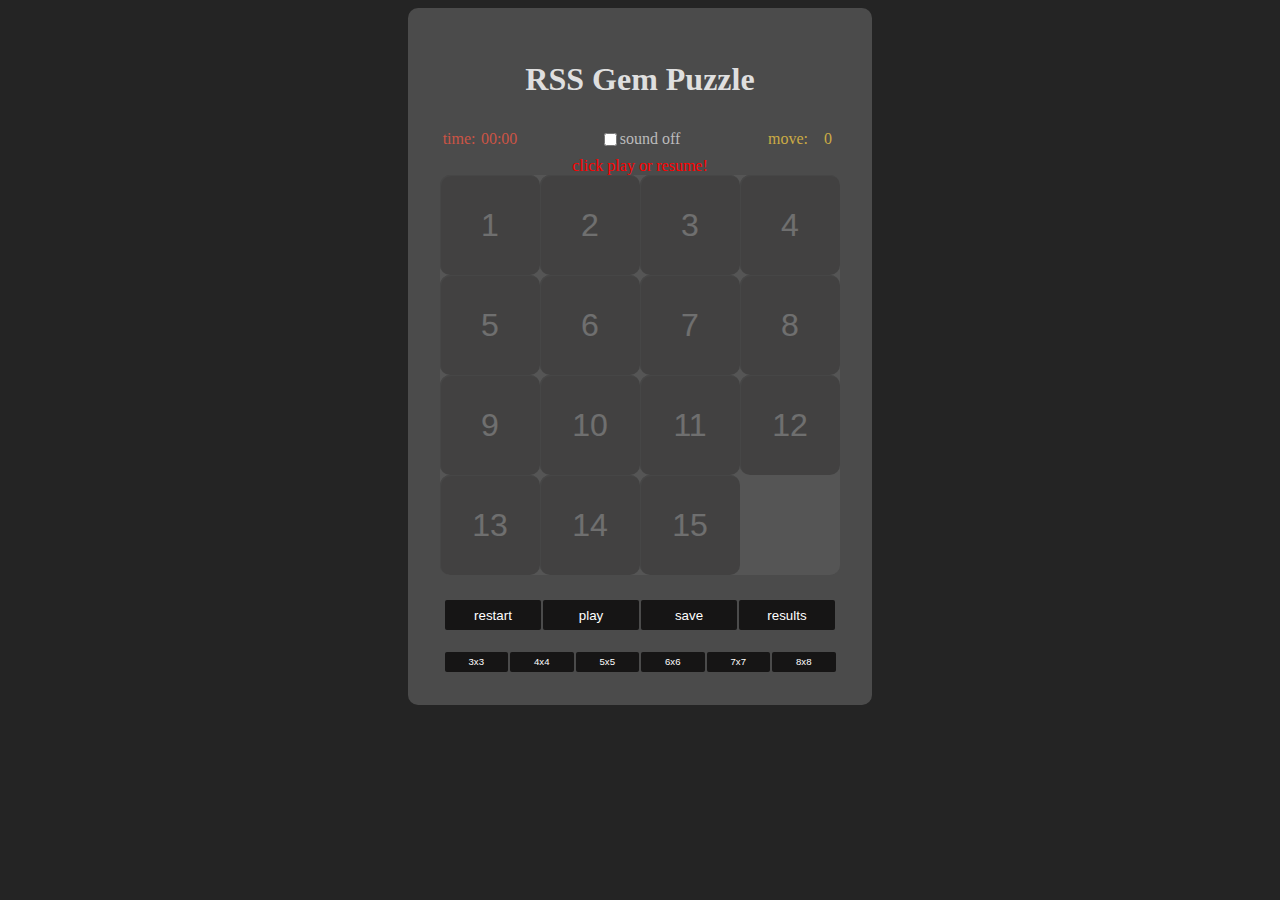
==== index.html @ 25d1c3e8 "feat: first version project" ====
<!doctype html><html lang="en"><head><meta charset="UTF-8"><meta http-equiv="X-UA-Compatible" content="IE=edge"><meta name="viewport" content="width=,initial-scale=1"><link rel="icon" href="assets/favicon.png" type="image/png"><title>puzzle</title><script defer="defer" src="bundle.js"></script><link href="style.css" rel="stylesheet"></head><body></body></html>
---- style.css ----
html,body{font-size:16px;background:#242424}@media only screen and (max-width: 463px){html,body{font-size:12px}}.page{background-color:#4b4b4b;max-width:400px;padding:2rem;margin:0 auto;text-align:center;user-select:none;border-radius:10px}h1{font:2rem/1.2;margin-bottom:1em;color:#dfdfdf}.information{color:#4b4b4b;text-align:center}.information_block{color:red;text-align:center;animation:pulse 1.5s infinite alternate}@keyframes pulse{50%{color:#e4acac;text-shadow:0 -1px rgba(0,0,0,.3),0 0 5px #f03000,0 0 8px #f80000}}.area-game{pointer-events:none;opacity:.2}.fifteen{width:100%;padding-bottom:100%;background:#7e7e7e;margin-bottom:1.5rem;position:relative;border-radius:10px}.fifteen .item{outline:none;position:absolute;left:0;top:0;width:25%;height:25%;margin:0;padding:0;border:none;background:#1f1d1d;color:#fff;font-size:2rem;cursor:pointer;box-shadow:inset 1px 1px #353535;transition:transform .2s,filter .5s;border-radius:10px}.fifteenWin .item{filter:brightness(200%);box-shadow:inset 0 0 0 2px #cc5445}.btn-start{font:1.2rem/1.4;color:#fff;background:#161515;width:96px;height:30px;border:none;cursor:pointer;margin:1px;text-align:center;border-radius:2px}.btn-start:hover{background:#cc5445}.btn-shuffle{font:1.2rem/1.4;color:#fff;background:#161515;width:96px;height:30px;border:none;cursor:pointer;margin:1px;text-align:center;border-radius:2px}.btn-shuffle:hover{background:#cc5445}.cont-frame{margin-top:1.2rem}.btn-frame{font:1.2rem/1.4;color:#fff;background:#161515;width:96px;height:30px;border:none;cursor:pointer;margin:1px;text-align:center;border-radius:2px;width:63.5px;height:20px;font-size:60%}.btn-frame:hover{background:#cc5445}.cont-info{display:flex;flex-direction:row;justify-content:space-between;margin-bottom:2%}.my-timer{display:flex;flex-direction:row;justify-content:space-around;color:#cc5445;width:20%}.my-move{display:flex;flex-direction:row;justify-content:space-around;color:#ccac45;width:20%}.sound-box{display:flex;flex-direction:row;justify-content:center;color:#ccac45;width:25%}.text{color:#bbb}input+.text:after{content:"sound off"}input:checked+.text:after{content:"sound on"}

/*# sourceMappingURL=style.css.map*/
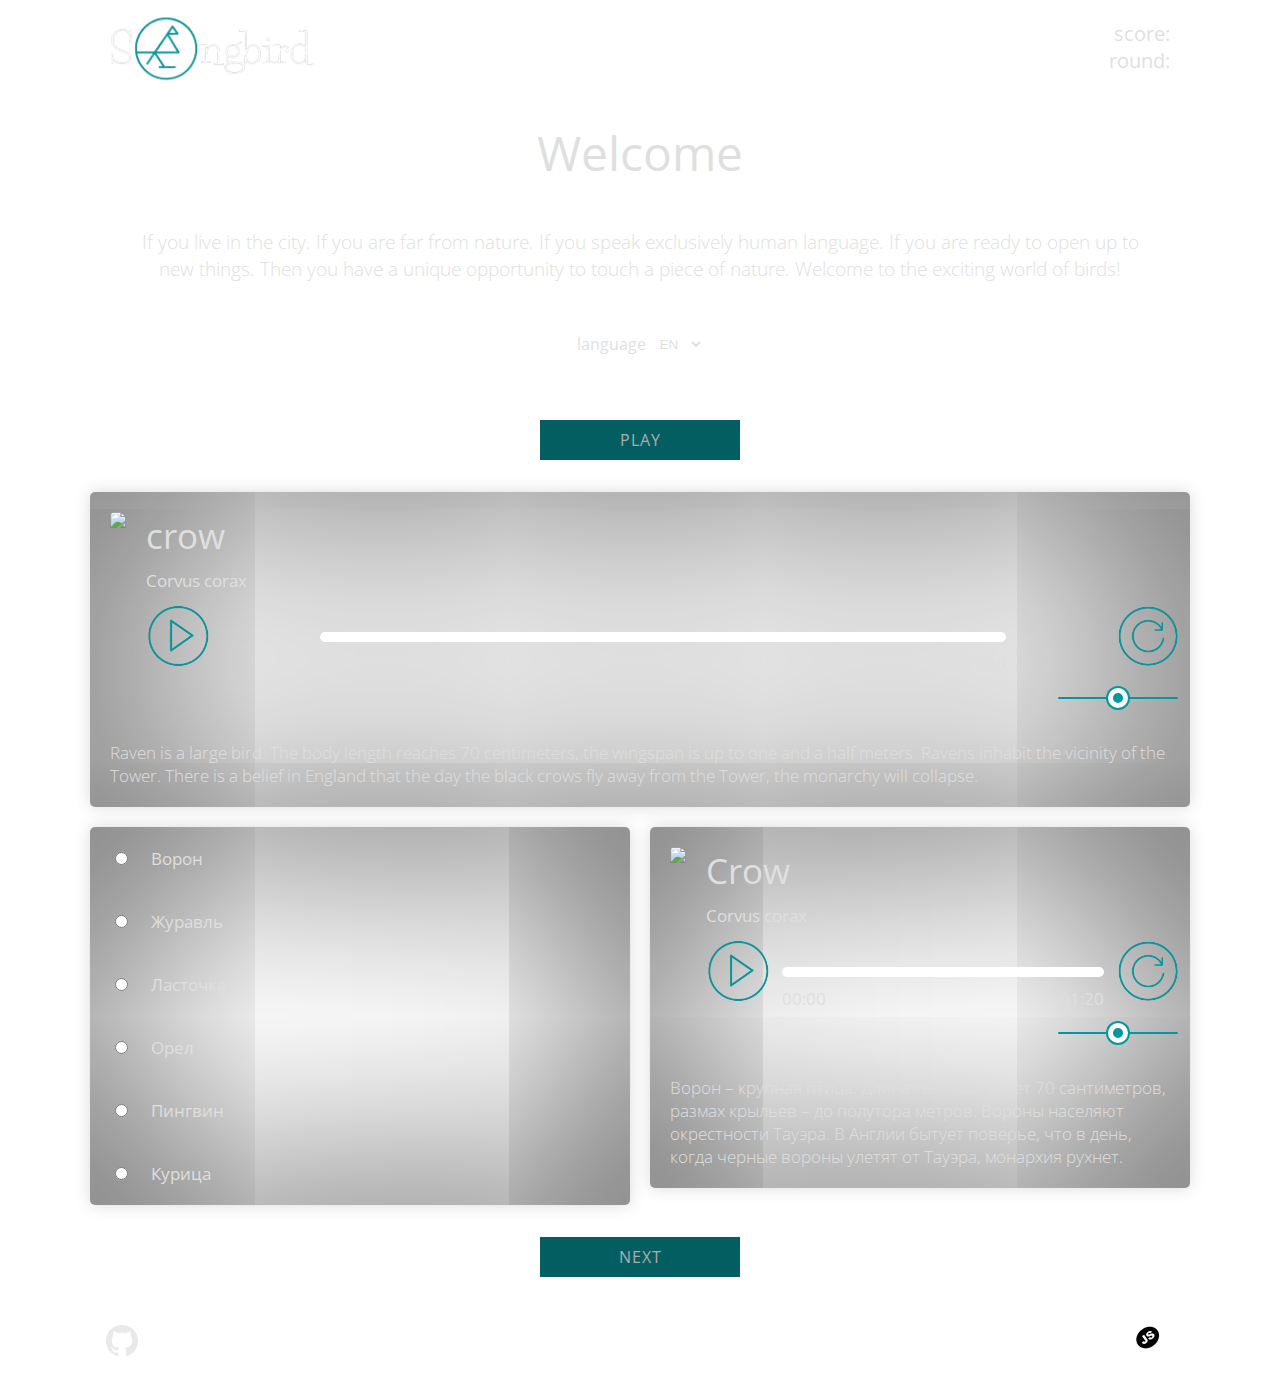
==== commit b743d5de: "init: SongBird project" ====
--- a/index.html
+++ b/index.html
@@ -1 +1,19 @@
-<!doctype html><html lang="en"><head><meta charset="UTF-8"><meta http-equiv="X-UA-Compatible" content="IE=edge"><meta name="viewport" content="width=,initial-scale=1"><link rel="icon" href="assets/favicon.png" type="image/png"><title>puzzle</title><script defer="defer" src="bundle.js"></script><link href="style.css" rel="stylesheet"></head><body></body></html>+<!DOCTYPE html>
+<html lang="en">
+<head>
+    <meta charset="UTF-8">
+    <meta http-equiv="X-UA-Compatible" content="IE=edge">
+    <meta name="viewport" content="width=device-width, initial-scale=1.0">
+    <link rel="stylesheet" href="https://cdnjs.cloudflare.com/ajax/libs/normalize/8.0.1/normalize.min.css">
+    <link href="https://fonts.googleapis.com/css2?family=Open+Sans:ital,wght@0,300;0,400;0,500;0,600;0,700;0,800;1,300;1,400&display=swap" rel="stylesheet">
+    <link rel="stylesheet" href="style.css">
+    <title>songbird</title>
+</head>
+<body>
+
+</body>
+<!-- <script src="script.js"></script> -->
+<script src="translate.js"></script>
+<script src="player.js"></script>
+<script src="script.js"></script>
+</html>--- a/style.css
+++ b/style.css
@@ -1,3 +1,403 @@
-html,body{font-size:16px;background:#242424}@media only screen and (max-width: 463px){html,body{font-size:12px}}.page{background-color:#4b4b4b;max-width:400px;padding:2rem;margin:0 auto;text-align:center;user-select:none;border-radius:10px}h1{font:2rem/1.2;margin-bottom:1em;color:#dfdfdf}.information{color:#4b4b4b;text-align:center}.information_block{color:red;text-align:center;animation:pulse 1.5s infinite alternate}@keyframes pulse{50%{color:#e4acac;text-shadow:0 -1px rgba(0,0,0,.3),0 0 5px #f03000,0 0 8px #f80000}}.area-game{pointer-events:none;opacity:.2}.fifteen{width:100%;padding-bottom:100%;background:#7e7e7e;margin-bottom:1.5rem;position:relative;border-radius:10px}.fifteen .item{outline:none;position:absolute;left:0;top:0;width:25%;height:25%;margin:0;padding:0;border:none;background:#1f1d1d;color:#fff;font-size:2rem;cursor:pointer;box-shadow:inset 1px 1px #353535;transition:transform .2s,filter .5s;border-radius:10px}.fifteenWin .item{filter:brightness(200%);box-shadow:inset 0 0 0 2px #cc5445}.btn-start{font:1.2rem/1.4;color:#fff;background:#161515;width:96px;height:30px;border:none;cursor:pointer;margin:1px;text-align:center;border-radius:2px}.btn-start:hover{background:#cc5445}.btn-shuffle{font:1.2rem/1.4;color:#fff;background:#161515;width:96px;height:30px;border:none;cursor:pointer;margin:1px;text-align:center;border-radius:2px}.btn-shuffle:hover{background:#cc5445}.cont-frame{margin-top:1.2rem}.btn-frame{font:1.2rem/1.4;color:#fff;background:#161515;width:96px;height:30px;border:none;cursor:pointer;margin:1px;text-align:center;border-radius:2px;width:63.5px;height:20px;font-size:60%}.btn-frame:hover{background:#cc5445}.cont-info{display:flex;flex-direction:row;justify-content:space-between;margin-bottom:2%}.my-timer{display:flex;flex-direction:row;justify-content:space-around;color:#cc5445;width:20%}.my-move{display:flex;flex-direction:row;justify-content:space-around;color:#ccac45;width:20%}.sound-box{display:flex;flex-direction:row;justify-content:center;color:#ccac45;width:25%}.text{color:#bbb}input+.text:after{content:"sound off"}input:checked+.text:after{content:"sound on"}
-
-/*# sourceMappingURL=style.css.map*/+@charset "UTF-8";
+html {
+  background-image: url(/assets/image/wallpaper2.jpg);
+  background-size: cover;
+}
+
+body {
+  font-size: 16px;
+  margin: 0 auto;
+  text-align: center;
+  max-width: 1100px;
+  font-family: "Open Sans", sans-serif;
+  color: #dfdfdf;
+  font-weight: 400;
+}
+
+button { /*<-- обнуление button */
+  padding: 0;
+  border: none;
+  font: inherit;
+  color: inherit;
+  background-color: transparent;
+  cursor: pointer;
+  transition: all 0.5s ease;
+  margin: 0;
+}
+
+.header-container {
+  display: flex;
+  flex-direction: row;
+  justify-content: space-between;
+  flex-wrap: wrap;
+}
+
+.header-el {
+  font: 2rem/1.2;
+  margin: 1em;
+  font-weight: 400;
+  font-size: 20px;
+  align-items: flex-end;
+  display: flex;
+  flex-direction: column;
+}
+
+.logo-container {
+  display: flex;
+  flex-direction: row;
+  justify-content: space-between;
+}
+
+.logo-bird {
+  max-height: 5em;
+  margin: 0.5em;
+}
+
+.greetings {
+  display: flex;
+  flex-direction: column;
+}
+
+.no-greetings {
+  display: none;
+}
+
+h1 {
+  font-weight: 400;
+  margin: 0.5em;
+  font-size: 3em;
+}
+
+.lng-greetings-text {
+  margin: 1em 2em;
+  font-size: 1.2em;
+  font-weight: 100;
+}
+
+.lang-container {
+  margin: 2em;
+  display: flex;
+  flex-direction: row;
+  justify-content: center;
+  line-height: 140%;
+}
+
+.lang-select {
+  width: 3rem;
+  background-color: transparent;
+  color: inherit;
+  border: none;
+  margin-left: 10px;
+  outline: none;
+}
+
+option {
+  color: rgb(2, 2, 2);
+  background: inherit;
+}
+
+.btn-flip {
+  margin: 2em auto;
+  opacity: 1;
+  outline: 0;
+  color: #fff;
+  line-height: 40px;
+  position: relative;
+  text-align: center;
+  letter-spacing: 1px;
+  display: inline-block;
+  text-decoration: none;
+  text-transform: uppercase;
+  width: 200px;
+  cursor: pointer;
+}
+.btn-flip:hover:after {
+  opacity: 1;
+  transform: translateY(0) rotateX(0);
+}
+.btn-flip:hover:before {
+  opacity: 0;
+  transform: translateY(50%) rotateX(90deg);
+}
+.btn-flip:after {
+  top: 0;
+  left: 0;
+  opacity: 0;
+  width: 100%;
+  color: #035e61;
+  display: block;
+  transition: 0.5s;
+  position: absolute;
+  background: #adadaf;
+  content: attr(data-go);
+  transform: translateY(-50%) rotateX(90deg);
+}
+.btn-flip:before {
+  top: 0;
+  left: 0;
+  opacity: 1;
+  color: #adadaf;
+  display: block;
+  padding: 0 30px;
+  line-height: 40px;
+  transition: 0.5s;
+  position: relative;
+  background: #035e61;
+  content: attr(data-play);
+  transform: translateY(0) rotateX(0);
+}
+
+.no-game {
+  display: block;
+}
+
+.question-container {
+  width: 100%;
+  height: 100%;
+  box-shadow: 0 0 1rem 0 rgba(72, 72, 72, 0.2);
+  border-radius: 5px;
+  position: relative;
+  z-index: 1;
+  background: inherit;
+  overflow: hidden;
+  margin: 0 auto;
+  font-size: 17px;
+}
+
+.question-container:before {
+  content: "";
+  position: absolute;
+  background: inherit;
+  z-index: -1;
+  top: 0;
+  left: 0;
+  right: 0;
+  bottom: 0;
+  box-shadow: inset 0 0 2000px rgb(20, 20, 20);
+  filter: blur(10px);
+  margin: -20px;
+}
+
+.container {
+  display: flex;
+  flex-direction: row;
+  flex-wrap: wrap;
+}
+
+.question-pictures {
+  height: 10rem;
+  border-radius: 5px;
+  margin-right: 10px;
+  margin-left: 20px;
+  margin-top: 20px;
+  margin-bottom: 10px;
+}
+
+.question-info-container {
+  display: flex;
+  flex-direction: column;
+  justify-content: space-between;
+  flex-grow: 2;
+}
+
+.volume-container {
+  display: flex;
+  flex-direction: row;
+  justify-content: flex-end;
+  margin: 20px 10px 20px 0px;
+}
+
+.volume {
+  border-radius: 5px;
+  height: 8px;
+  width: 120px;
+  margin-left: 1px;
+  outline: none;
+}
+
+.volume:hover {
+  box-shadow: 1px 1px 5px rgb(29, 29, 29);
+}
+
+input[type=range] {
+  -webkit-appearance: none;
+  height: 2px;
+  background-color: #03989e;
+}
+
+input[type=range]::-webkit-slider-thumb {
+  -webkit-appearance: none;
+  height: 20px;
+  width: 20px;
+  border-radius: 50%;
+  cursor: pointer;
+  background: #03989e;
+  border-radius: 100%;
+  border: solid white 5px;
+  cursor: pointer;
+  box-shadow: 0 0 0 2px #03989e;
+}
+
+.player {
+  display: flex;
+  flex-direction: row;
+  justify-content: space-between;
+}
+
+.progress-all {
+  width: 65%;
+  margin-left: 5px;
+  margin-right: 5px;
+}
+
+.progress-container {
+  background: white;
+  border-radius: 5px;
+  width: 100%;
+  height: 10px;
+  margin-top: 30px;
+  display: flex;
+  align-items: center;
+  cursor: pointer;
+}
+
+.progress-container:hover {
+  box-shadow: 0 8px 16px 0 rgba(0, 0, 0, 0.2), 0 2px 5px 0 rgba(0, 0, 0, 0.19);
+}
+
+.progress {
+  background: rgb(44, 44, 44);
+  box-shadow: 1px 1px 5px rgb(29, 29, 29);
+  border-radius: 5px;
+  height: 8px;
+  /* width: 150px; */
+  margin-left: 1px;
+}
+
+.play-img {
+  height: 4rem;
+  margin-left: 10px;
+}
+
+.replay-img {
+  height: 4rem;
+  margin-right: 10px;
+}
+
+.time {
+  display: flex;
+  flex-direction: row;
+  justify-content: space-between;
+  margin-top: 10px;
+}
+
+.lng-question-title {
+  margin-top: 20px;
+  font-size: 35px;
+  text-align: start;
+  margin-left: 10px;
+  margin-bottom: 10px;
+}
+
+.species {
+  text-align: start;
+  margin-left: 10px;
+  margin-bottom: 10px;
+}
+
+.lng-description {
+  margin: 20px;
+  text-align: start;
+  font-weight: 100;
+}
+
+.wrapper-middle {
+  display: flex;
+  flex-direction: row;
+  justify-content: space-between;
+}
+
+.choice-container {
+  text-align: start;
+  display: flex;
+  flex-direction: column;
+  flex-wrap: wrap;
+  width: 100%;
+  height: 100%;
+  box-shadow: 0 0 1rem 0 rgba(72, 72, 72, 0.2);
+  border-radius: 5px;
+  position: relative;
+  z-index: 1;
+  background: inherit;
+  overflow: hidden;
+  margin: 0 auto;
+  font-size: 17px;
+  margin-top: 20px;
+  margin-right: 10px;
+}
+
+.choice-container::before {
+  content: "";
+  position: absolute;
+  background: inherit;
+  z-index: -1;
+  top: 0;
+  left: 0;
+  right: 0;
+  bottom: 0;
+  box-shadow: inset 0 0 2000px rgb(20, 20, 20);
+  filter: blur(10px);
+  margin: -20px;
+}
+
+.choice-text {
+  margin: 20px;
+}
+
+.ch-text {
+  margin-left: 20px;
+}
+
+.answer-container {
+  width: 100%;
+  height: 100%;
+  box-shadow: 0 0 1rem 0 rgba(72, 72, 72, 0.2);
+  border-radius: 5px;
+  position: relative;
+  z-index: 1;
+  background: inherit;
+  overflow: hidden;
+  margin: 0 auto;
+  font-size: 17px;
+  margin-top: 20px;
+  margin-left: 10px;
+}
+
+.answer-container::before {
+  content: "";
+  position: absolute;
+  background: inherit;
+  z-index: -1;
+  top: 0;
+  left: 0;
+  right: 0;
+  bottom: 0;
+  box-shadow: inset 0 0 2000px rgb(20, 20, 20);
+  filter: blur(10px);
+  margin: -20px;
+}
+
+.footer-container {
+  display: flex;
+  flex-direction: row;
+  justify-content: space-between;
+}
+
+.footer-el {
+  margin: 1em;
+}
+
+.size-icon32 {
+  height: 32px;
+  width: 32px;
+}/*# sourceMappingURL=style.css.map */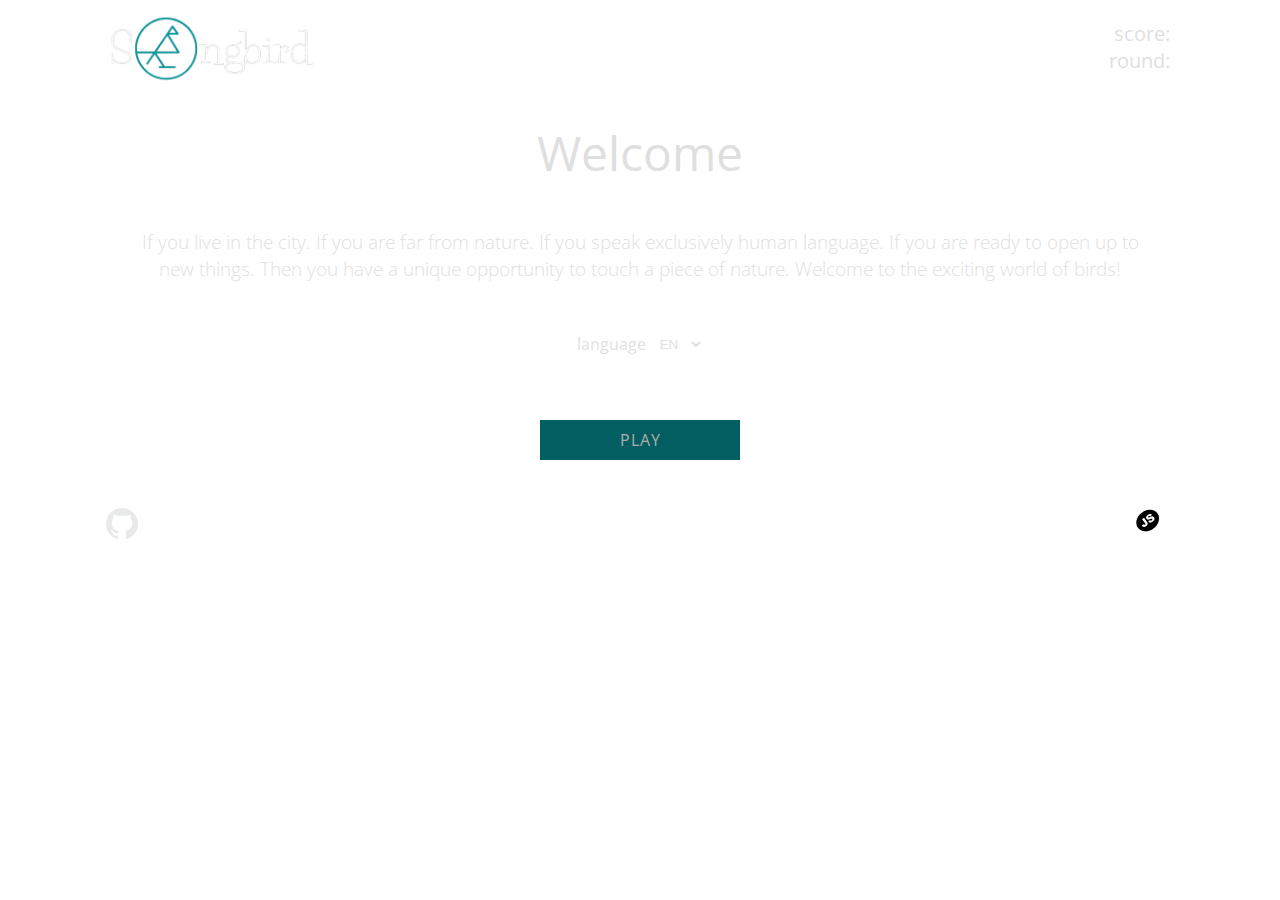
==== commit d9c26dd5: "init: birds project" ====
--- a/index.html
+++ b/index.html
@@ -15,5 +15,7 @@
 <!-- <script src="script.js"></script> -->
 <script src="translate.js"></script>
 <script src="player.js"></script>
+<script src="birds-en.js"></script>
+<script src="birds.js"></script>
 <script src="script.js"></script>
 </html>--- a/style.css
+++ b/style.css
@@ -148,6 +148,10 @@
 }
 
 .no-game {
+  display: none;
+}
+
+.game {
   display: block;
 }
 
